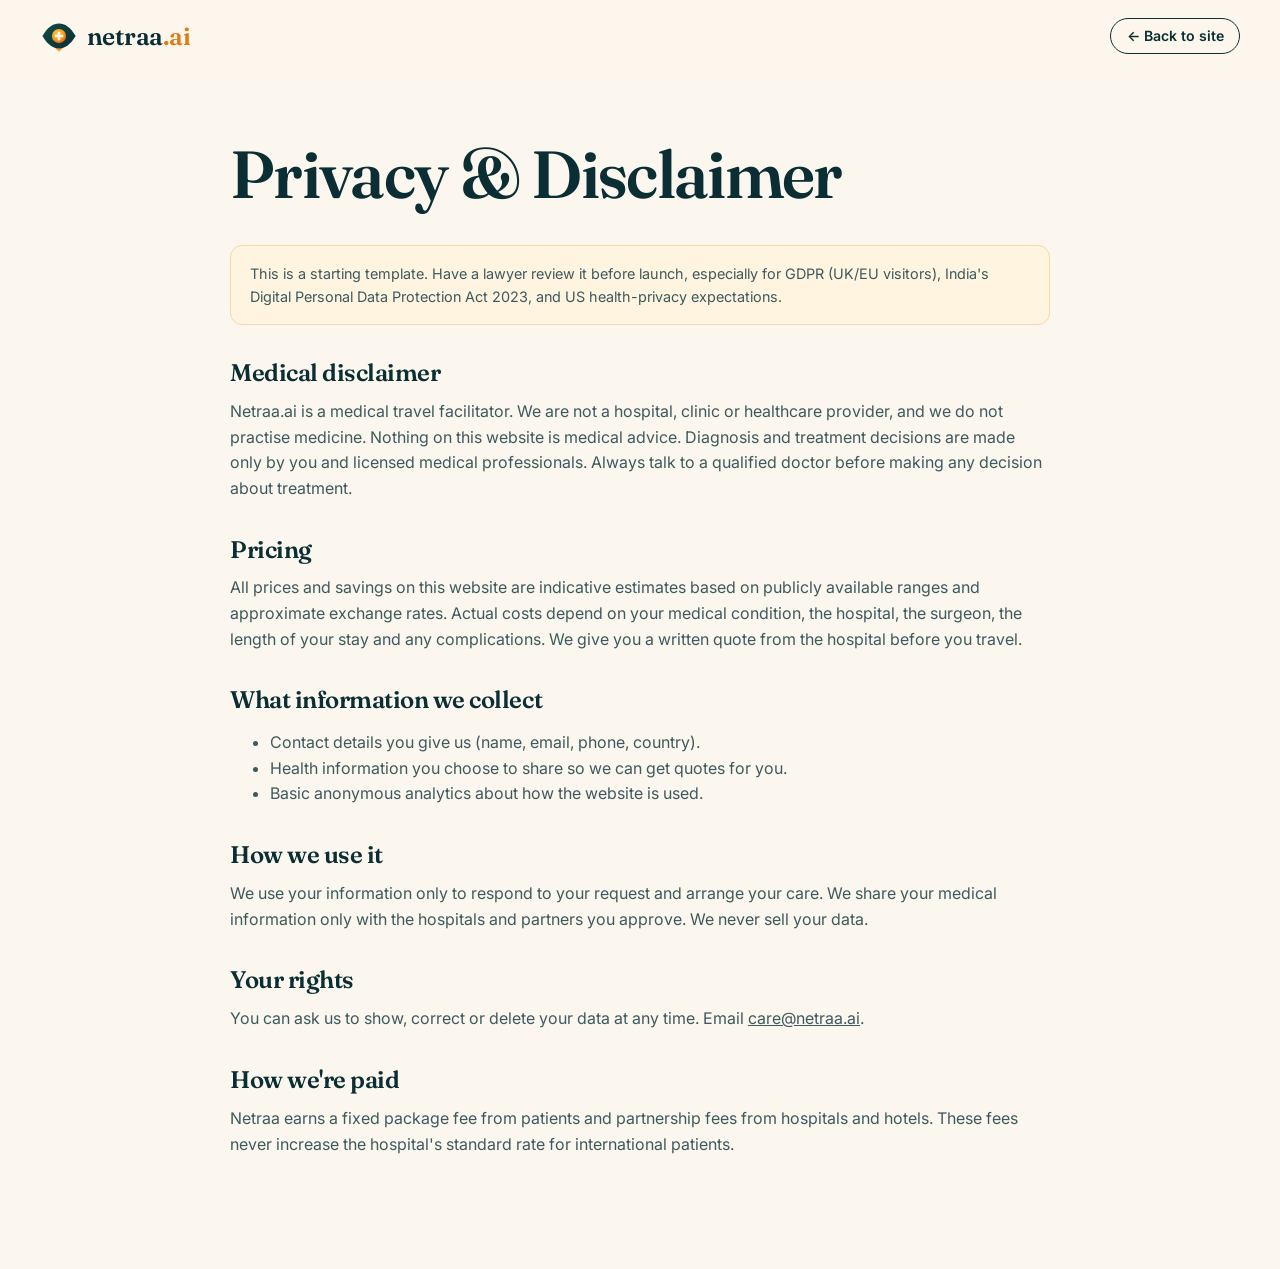
==== legal.html @ 700aa8e0 "Netraa.ai website v1: multilingual medical-tourism landing page - Cost calculator comparing home-cou" ====
<!DOCTYPE html>
<html lang="en">
<head>
  <meta charset="utf-8">
  <meta name="viewport" content="width=device-width, initial-scale=1">
  <title>Privacy &amp; Disclaimer | Netraa.ai</title>
  <link rel="icon" href="assets/logo-mark.svg" type="image/svg+xml">
  <link href="https://fonts.googleapis.com/css2?family=Fraunces:opsz,wght@9..144,600&family=Inter:wght@400;600&display=swap" rel="stylesheet">
  <link rel="stylesheet" href="css/styles.css">
  <style>
    .legal { padding: 64px 0 96px; }
    .legal h2 { font-size: 1.5rem; margin-top: 2.2rem; }
    .legal p, .legal li { color: var(--ink-soft); }
    .note { background: #FFF4E0; border: 1px solid #F5D9A8; border-radius: 12px; padding: 1rem 1.2rem; font-size: .9rem; }
  </style>
</head>
<body>
<header class="nav"><div class="container nav-inner">
  <a href="index.html" class="brand"><img src="assets/logo-mark.svg" alt="" width="38" height="38"><span>netraa<em>.ai</em></span></a>
  <a href="index.html" class="btn btn-sm btn-ghost">← Back to site</a>
</div></header>

<main class="container narrow legal">
  <h1>Privacy &amp; Disclaimer</h1>
  <p class="note">This is a starting template. Have a lawyer review it before launch, especially for GDPR (UK/EU visitors), India's Digital Personal Data Protection Act 2023, and US health-privacy expectations.</p>

  <h2>Medical disclaimer</h2>
  <p>Netraa.ai is a medical travel facilitator. We are not a hospital, clinic or healthcare provider, and we do not practise medicine. Nothing on this website is medical advice. Diagnosis and treatment decisions are made only by you and licensed medical professionals. Always talk to a qualified doctor before making any decision about treatment.</p>

  <h2>Pricing</h2>
  <p>All prices and savings on this website are indicative estimates based on publicly available ranges and approximate exchange rates. Actual costs depend on your medical condition, the hospital, the surgeon, the length of your stay and any complications. We give you a written quote from the hospital before you travel.</p>

  <h2>What information we collect</h2>
  <ul>
    <li>Contact details you give us (name, email, phone, country).</li>
    <li>Health information you choose to share so we can get quotes for you.</li>
    <li>Basic anonymous analytics about how the website is used.</li>
  </ul>

  <h2>How we use it</h2>
  <p>We use your information only to respond to your request and arrange your care. We share your medical information only with the hospitals and partners you approve. We never sell your data.</p>

  <h2>Your rights</h2>
  <p>You can ask us to show, correct or delete your data at any time. Email <a href="mailto:care@netraa.ai">care@netraa.ai</a>.</p>

  <h2>How we're paid</h2>
  <p>Netraa earns a fixed package fee from patients and partnership fees from hospitals and hotels. These fees never increase the hospital's standard rate for international patients.</p>
</main>
</body>
</html>
---- css/styles.css ----
/* ==========================================================================
   Netraa.ai — styles
   Palette: deep teal ink, marigold saffron, warm cream.
   ========================================================================== */
:root {
  --ink: #0A2E33;
  --ink-2: #0F4C4A;
  --ink-soft: #3E5A5E;
  --muted: #6B7F81;
  --cream: #FBF6EE;
  --cream-2: #F4ECDF;
  --paper: #FFFFFF;
  --saffron: #F29A1F;
  --saffron-deep: #E07A12;
  --vermilion: #D9480F;
  --jade: #1F7A6B;
  --line: #E8DFD0;
  --line-dark: rgba(255, 255, 255, .12);
  --radius: 20px;
  --radius-sm: 12px;
  --shadow: 0 1px 2px rgba(10, 46, 51, .06), 0 12px 40px -12px rgba(10, 46, 51, .18);
  --shadow-lg: 0 30px 80px -24px rgba(10, 46, 51, .35);
  --serif: "Fraunces", Georgia, "Times New Roman", serif;
  --sans: "Inter", system-ui, -apple-system, "Segoe UI", Roboto, sans-serif;
}

*, *::before, *::after { box-sizing: border-box; }
html { scroll-behavior: smooth; scroll-padding-top: 80px; -webkit-text-size-adjust: 100%; }
body {
  margin: 0;
  font-family: var(--sans);
  font-size: 16px;
  line-height: 1.6;
  color: var(--ink);
  background: var(--cream);
  -webkit-font-smoothing: antialiased;
  overflow-x: hidden;
}
img { max-width: 100%; display: block; }
a { color: inherit; }
h1, h2, h3, h4 { font-family: var(--serif); line-height: 1.12; margin: 0 0 .5em; font-weight: 600; letter-spacing: -.01em; text-wrap: balance; }
h1 { font-size: clamp(2.4rem, 5.2vw, 4.2rem); letter-spacing: -.025em; }
h2 { font-size: clamp(1.9rem, 3.6vw, 2.9rem); letter-spacing: -.02em; }
h2 em { font-style: italic; color: var(--saffron-deep); }
h3 { font-size: 1.25rem; }
p { margin: 0 0 1em; text-wrap: pretty; }

.container { width: min(1200px, 100% - 32px); margin-inline: auto; }
.narrow { width: min(820px, 100% - 32px); }

.eyebrow {
  display: inline-block;
  font: 600 .78rem/1 var(--sans);
  letter-spacing: .14em;
  text-transform: uppercase;
  color: var(--saffron-deep);
  margin-bottom: 1.1rem;
}
.eyebrow.light { color: var(--saffron); }

/* ---------- buttons ---------- */
.btn {
  display: inline-flex; align-items: center; justify-content: center; gap: .5em;
  font: 600 .95rem/1 var(--sans);
  padding: .9em 1.4em;
  border-radius: 999px;
  border: 1.5px solid transparent;
  text-decoration: none;
  cursor: pointer;
  transition: transform .2s ease, box-shadow .2s ease, background .2s ease;
}
.btn:hover { transform: translateY(-1px); }
.btn-primary {
  background: linear-gradient(135deg, var(--saffron) 0%, var(--saffron-deep) 100%);
  color: #fff;
  box-shadow: 0 8px 24px -8px rgba(224, 122, 18, .7);
}
.btn-primary:hover { box-shadow: 0 12px 30px -8px rgba(224, 122, 18, .85); }
.btn-ghost { border-color: var(--ink); color: var(--ink); background: transparent; }
.btn-ghost:hover { background: var(--ink); color: var(--cream); }
.btn-lg { font-size: 1.02rem; padding: 1.05em 1.7em; }
.btn-sm { padding: .7em 1.1em; font-size: .88rem; }
.btn-block { width: 100%; }

.chip {
  display: inline-block; font: 600 .7rem/1 var(--sans); letter-spacing: .08em; text-transform: uppercase;
  padding: .45em .75em; border-radius: 999px; background: var(--cream-2); color: var(--ink-2);
}
.chip-light { background: rgba(242, 154, 31, .18); color: var(--saffron); }

/* ---------- nav ---------- */
.nav {
  position: sticky; top: 0; z-index: 50;
  background: rgba(251, 246, 238, .78);
  backdrop-filter: saturate(160%) blur(14px);
  -webkit-backdrop-filter: saturate(160%) blur(14px);
  border-bottom: 1px solid transparent;
  transition: border-color .3s;
}
.nav.scrolled { border-bottom-color: var(--line); }
.nav-inner { display: flex; align-items: center; justify-content: space-between; height: 72px; }
.brand { display: flex; align-items: center; gap: .55rem; text-decoration: none; font: 600 1.55rem/1 var(--serif); letter-spacing: -.02em; }
.brand em { font-style: normal; color: var(--saffron-deep); }
.nav-links { display: flex; align-items: center; gap: 1.6rem; }
.nav-links a:not(.btn) { text-decoration: none; font-size: .93rem; font-weight: 500; color: var(--ink-soft); transition: color .2s; }
.nav-links a:not(.btn):hover { color: var(--ink); }
.nav-toggle { display: none; background: none; border: 0; width: 44px; height: 44px; cursor: pointer; position: relative; }
.nav-toggle span { position: absolute; left: 11px; width: 22px; height: 2px; background: var(--ink); transition: transform .3s, top .3s; }
.nav-toggle span:first-child { top: 17px; }
.nav-toggle span:last-child { top: 25px; }
.nav-toggle[aria-expanded="true"] span:first-child { top: 21px; transform: rotate(45deg); }
.nav-toggle[aria-expanded="true"] span:last-child { top: 21px; transform: rotate(-45deg); }

/* ---------- hero ---------- */
.hero { position: relative; padding: clamp(48px, 8vw, 96px) 0 48px; overflow: hidden; }
.hero-bg { position: absolute; inset: 0; pointer-events: none; }
.glow { position: absolute; border-radius: 50%; filter: blur(80px); opacity: .55; }
.g1 { width: 520px; height: 520px; background: #FFD08A; top: -160px; right: -120px; }
.g2 { width: 420px; height: 420px; background: #BFE3D8; bottom: -180px; left: -140px; opacity: .5; }
.mandala { position: absolute; width: 760px; right: -220px; top: 50%; transform: translateY(-50%); color: var(--saffron); opacity: .14; animation: spin 140s linear infinite; }
@keyframes spin { to { transform: translateY(-50%) rotate(360deg); } }

.hero-grid { position: relative; display: grid; grid-template-columns: 1.15fr .85fr; gap: clamp(32px, 5vw, 72px); align-items: center; }
.hl {
  background: linear-gradient(100deg, var(--saffron-deep), var(--vermilion));
  -webkit-background-clip: text; background-clip: text; color: transparent;
  font-style: italic;
}
.lead { font-size: 1.15rem; color: var(--ink-soft); max-width: 36em; }
.hero-cta { display: flex; flex-wrap: wrap; gap: .8rem; margin: 2rem 0 2.4rem; }
.hero-stats { list-style: none; padding: 0; margin: 0; display: flex; gap: clamp(20px, 4vw, 44px); flex-wrap: wrap; }
.hero-stats li { display: flex; flex-direction: column; max-width: 11rem; }
.hero-stats strong { font: 600 1.7rem/1.1 var(--serif); color: var(--ink); }
.hero-stats span { font-size: .85rem; color: var(--muted); line-height: 1.4; }

.hero-card {
  background: var(--paper);
  border-radius: 28px;
  padding: 28px;
  box-shadow: var(--shadow-lg);
  border: 1px solid var(--line);
  transform: rotate(1.2deg);
}
.hc-head { display: flex; align-items: center; gap: .7rem; font-weight: 600; margin-bottom: 1.4rem; }
.hc-row { display: flex; justify-content: space-between; gap: 1rem; font-size: .92rem; color: var(--ink-soft); }
.hc-row strong { font: 600 1.15rem var(--serif); color: var(--ink); white-space: nowrap; }
.hc-row strong.saffron { color: var(--saffron-deep); }
.hc-row.muted { margin-top: .9rem; font-size: .82rem; }
.hc-row.muted strong { font-size: .95rem; color: var(--muted); }
.hc-bar { height: 10px; background: var(--cream-2); border-radius: 99px; margin: .55rem 0 1rem; overflow: hidden; }
.hc-bar i { display: block; height: 100%; border-radius: inherit; background: linear-gradient(90deg, #9AA9AB, #6B7F81); }
.hc-bar.india i { background: linear-gradient(90deg, var(--saffron), var(--vermilion)); }
.hc-save {
  margin-top: 1.3rem; padding: 1rem 1.1rem; border-radius: 16px;
  background: linear-gradient(135deg, var(--ink-2), var(--ink)); color: #fff;
  display: flex; justify-content: space-between; align-items: center; gap: 1rem;
}
.hc-save span { font-size: .85rem; opacity: .85; }
.hc-save strong { font: 700 1.6rem var(--serif); color: #FFC94A; white-space: nowrap; }
.hc-foot { margin-top: 1rem; font-size: .82rem; color: var(--muted); display: flex; align-items: center; gap: .5rem; }
.dot { width: 8px; height: 8px; border-radius: 50%; background: var(--jade); box-shadow: 0 0 0 4px rgba(31, 122, 107, .18); }

.trust {
  position: relative; margin-top: clamp(48px, 7vw, 80px);
  display: flex; flex-wrap: wrap; justify-content: space-between; gap: .8rem 1.5rem;
  padding: 1.1rem 1.5rem; border-radius: 999px;
  background: rgba(255, 255, 255, .6); border: 1px solid var(--line);
  font-size: .88rem; font-weight: 500; color: var(--ink-soft);
}
.trust span::before { content: "✓"; color: var(--jade); font-weight: 700; margin-right: .45em; }

/* ---------- sections ---------- */
.section { padding: clamp(72px, 10vw, 120px) 0; }
.section.alt { background: var(--cream-2); }
.section.dark { background: var(--ink); color: #E9F0EF; position: relative; overflow: hidden; }
.section.dark h2, .section.dark h3, .section.dark h4 { color: #fff; }
.section-head { max-width: 760px; margin-bottom: clamp(36px, 5vw, 56px); }
.section-head p:not(.eyebrow) { color: var(--ink-soft); font-size: 1.08rem; }
.section-head.center { text-align: center; margin-inline: auto; }

/* ---------- calculator ---------- */
.calc {
  display: grid; grid-template-columns: 1fr 1.1fr; gap: 0;
  background: var(--paper); border-radius: 28px; box-shadow: var(--shadow-lg); border: 1px solid var(--line);
  overflow: hidden;
}
.calc-controls { padding: clamp(24px, 3.5vw, 40px); display: flex; flex-direction: column; gap: 1.4rem; }
.calc-result { padding: clamp(24px, 3.5vw, 40px); background: linear-gradient(180deg, #FFFBF4, var(--cream)); border-left: 1px solid var(--line); }

.field { display: flex; flex-direction: column; gap: .5rem; border: 0; padding: 0; margin: 0; min-width: 0; }
.field > span, .field > legend { font-size: .78rem; font-weight: 600; letter-spacing: .06em; text-transform: uppercase; color: var(--muted); padding: 0; margin-bottom: .5rem; }
.field > span { margin-bottom: 0; }
select, input[type="text"], input[type="email"], input[type="tel"], input:not([type]), textarea {
  width: 100%; font: 500 1rem var(--sans); color: var(--ink);
  padding: .85em 1em; border-radius: var(--radius-sm); border: 1.5px solid var(--line); background: #fff;
  transition: border-color .2s, box-shadow .2s;
  appearance: none; -webkit-appearance: none;
}
select {
  background-image: url("data:image/svg+xml,%3Csvg xmlns='http://www.w3.org/2000/svg' width='12' height='8' viewBox='0 0 12 8'%3E%3Cpath d='M1 1l5 5 5-5' stroke='%230A2E33' stroke-width='2' fill='none'/%3E%3C/svg%3E");
  background-repeat: no-repeat; background-position: right 1em center; padding-right: 2.5em; cursor: pointer;
}
select:focus, input:focus, textarea:focus { outline: none; border-color: var(--saffron); box-shadow: 0 0 0 4px rgba(242, 154, 31, .18); }
textarea { resize: vertical; }

.seg { display: flex; flex-wrap: wrap; gap: .5rem; }
.seg button {
  font: 500 .9rem var(--sans); color: var(--ink-soft);
  padding: .6em 1em; border-radius: 999px; border: 1.5px solid var(--line); background: #fff; cursor: pointer;
  transition: all .2s;
}
.seg button:hover { border-color: var(--saffron); color: var(--ink); }
.seg button[aria-pressed="true"] { background: var(--ink); border-color: var(--ink); color: #fff; }
.seg button small { opacity: .7; margin-left: .35em; }

.toggle { display: flex; align-items: center; gap: .8rem; cursor: pointer; font-weight: 500; }
.toggle input { position: absolute; opacity: 0; pointer-events: none; }
.switch { width: 46px; height: 26px; border-radius: 99px; background: var(--line); position: relative; transition: background .2s; flex: none; }
.switch::after { content: ""; position: absolute; top: 3px; left: 3px; width: 20px; height: 20px; border-radius: 50%; background: #fff; box-shadow: 0 1px 3px rgba(0,0,0,.2); transition: transform .2s; }
.toggle input:checked + .switch { background: var(--jade); }
.toggle input:checked + .switch::after { transform: translateX(20px); }
.toggle input:focus-visible + .switch { box-shadow: 0 0 0 4px rgba(242, 154, 31, .3); }

.save-big { display: flex; flex-direction: column; margin-bottom: 1.6rem; }
.save-big span { font-size: .78rem; font-weight: 600; letter-spacing: .08em; text-transform: uppercase; color: var(--muted); }
.save-big strong { font: 700 clamp(2.4rem, 5vw, 3.4rem)/1.05 var(--serif); color: var(--jade); letter-spacing: -.02em; }
.save-big em { font-style: normal; font-weight: 600; color: var(--saffron-deep); }

.bars { display: flex; flex-direction: column; gap: 1rem; margin-bottom: 1.4rem; }
.bar-label { display: flex; justify-content: space-between; gap: 1rem; font-size: .9rem; color: var(--ink-soft); margin-bottom: .4rem; }
.bar-label strong { color: var(--ink); font-family: var(--serif); font-size: 1.05rem; white-space: nowrap; }
.bar { height: 14px; border-radius: 99px; background: var(--cream-2); overflow: hidden; }
.bar i { display: block; height: 100%; width: 0; border-radius: inherit; transition: width .7s cubic-bezier(.2, .8, .2, 1); }
.bar.home i { background: linear-gradient(90deg, #A3B1B2, #6B7F81); }
.bar.india i { background: linear-gradient(90deg, var(--saffron), var(--vermilion)); }

.breakdown { display: grid; grid-template-columns: 1fr auto; gap: .35rem 1rem; margin: 0 0 1.2rem; padding: 1rem 1.1rem; background: #fff; border: 1px dashed var(--line); border-radius: var(--radius-sm); font-size: .88rem; }
.breakdown dt { color: var(--ink-soft); }
.breakdown dd { margin: 0; text-align: right; font-weight: 600; font-variant-numeric: tabular-nums; }
.breakdown .total { border-top: 1px solid var(--line); padding-top: .5rem; margin-top: .2rem; font-weight: 700; color: var(--ink); }

.wait-note { font-size: .88rem; color: var(--ink-soft); background: rgba(31, 122, 107, .08); border-radius: var(--radius-sm); padding: .75rem 1rem; }
.wait-note b { color: var(--jade); }
.cities-title { font: 600 .78rem var(--sans); letter-spacing: .08em; text-transform: uppercase; color: var(--muted); margin: 1.4rem 0 .6rem; }
.city-table { display: grid; gap: .4rem; margin-bottom: 1.4rem; }
.city-row {
  display: grid; grid-template-columns: 1fr auto; align-items: center; gap: .1rem 1rem;
  padding: .6rem .85rem; border-radius: 10px; border: 1.5px solid transparent; background: #fff;
  cursor: pointer; text-align: left; font: inherit; color: inherit; width: 100%;
  transition: border-color .2s;
}
.city-row:hover { border-color: var(--line); }
.city-row.active { border-color: var(--saffron); }
.city-row b { font-weight: 600; }
.city-row small { grid-column: 1; color: var(--muted); font-size: .78rem; }
.city-row strong { grid-row: 1 / span 2; grid-column: 2; font-family: var(--serif); font-size: 1.05rem; }
.fine { font-size: .76rem; color: var(--muted); margin: .9rem 0 0; line-height: 1.5; }

/* ---------- treatments ---------- */
.treat-grid { display: grid; grid-template-columns: repeat(auto-fill, minmax(260px, 1fr)); gap: 1rem; }
.treat {
  background: var(--paper); border-radius: var(--radius); padding: 1.4rem; border: 1px solid var(--line);
  display: flex; flex-direction: column; gap: .3rem; transition: transform .25s, box-shadow .25s; cursor: pointer;
  text-align: left; font: inherit; color: inherit;
}
.treat:hover { transform: translateY(-4px); box-shadow: var(--shadow); }
.treat .cat { font-size: .72rem; font-weight: 600; letter-spacing: .08em; text-transform: uppercase; color: var(--jade); }
.treat h3 { font-size: 1.12rem; margin: .1rem 0 .7rem; }
.treat .prices { display: flex; justify-content: space-between; align-items: flex-end; margin-top: auto; gap: .5rem; }
.treat .from { font-size: .75rem; color: var(--muted); }
.treat .in { font: 700 1.35rem var(--serif); color: var(--saffron-deep); }
.treat .us { font-size: .82rem; color: var(--muted); text-decoration: line-through; }
.treat .pct { font-size: .75rem; font-weight: 700; color: var(--jade); background: rgba(31,122,107,.1); padding: .25em .6em; border-radius: 99px; }

/* ---------- journey ---------- */
.section.dark::before {
  content: ""; position: absolute; width: 700px; height: 700px; right: -300px; top: -250px;
  background: radial-gradient(circle, rgba(242,154,31,.22), transparent 65%);
}
.timeline { list-style: none; padding: 0; margin: 0 0 clamp(48px, 6vw, 72px); display: grid; grid-template-columns: repeat(auto-fit, minmax(240px, 1fr)); gap: 1rem; position: relative; }
.timeline li { background: rgba(255,255,255,.04); border: 1px solid var(--line-dark); border-radius: var(--radius); padding: 1.5rem; }
.timeline .step { font: 700 .85rem var(--sans); color: var(--saffron); letter-spacing: .1em; display: block; margin-bottom: .8rem; }
.timeline h3 { font-size: 1.15rem; }
.timeline p { color: #B9C9C8; font-size: .93rem; margin: 0; }

.atithi-grid { display: grid; grid-template-columns: repeat(4, 1fr); gap: 1rem; }
.atithi { padding: 1.5rem; border-radius: var(--radius); background: linear-gradient(160deg, rgba(242,154,31,.16), rgba(242,154,31,.04)); border: 1px solid rgba(242,154,31,.25); }
.atithi span { font-size: 1.8rem; display: block; margin-bottom: .6rem; }
.atithi p { color: #C9D6D5; font-size: .9rem; margin: 0; }

/* ---------- hotels ---------- */
.hotel-grid { display: grid; grid-template-columns: repeat(3, 1fr); gap: 1.2rem; }
.hotel { border-radius: 24px; overflow: hidden; background: var(--paper); border: 1px solid var(--line); box-shadow: var(--shadow); display: flex; flex-direction: column; }
.hotel-art { height: 170px; position: relative; display: grid; place-items: center; color: #fff; }
.hotel-art svg { width: 76px; height: 76px; opacity: .95; }
.hotel:nth-child(1) .hotel-art { background: linear-gradient(135deg, #2E8C7C, #0F4C4A); }
.hotel:nth-child(2) .hotel-art { background: linear-gradient(135deg, #F2B34A, #D9480F); }
.hotel:nth-child(3) .hotel-art { background: linear-gradient(135deg, #18323A, #0A1A1E); }
.hotel:nth-child(3) .hotel-art svg { color: #FFC94A; }
.hotel-art .chip { position: absolute; top: 14px; left: 14px; background: rgba(255,255,255,.2); color: #fff; backdrop-filter: blur(6px); }
.hotel-body { padding: 1.4rem; display: flex; flex-direction: column; flex: 1; }
.hotel-body p { color: var(--ink-soft); font-size: .93rem; }
.hotel-price { margin-top: auto; font: 600 1.6rem var(--serif); }
.hotel-price small { font: 500 .85rem var(--sans); color: var(--muted); }

/* ---------- packages ---------- */
.pkg-grid { display: grid; grid-template-columns: repeat(3, 1fr); gap: 1.2rem; align-items: stretch; }
.pkg { background: var(--paper); border-radius: 24px; padding: 2rem; border: 1px solid var(--line); display: flex; flex-direction: column; position: relative; }
.pkg.featured { background: var(--ink); color: #E9F0EF; border-color: var(--ink); box-shadow: var(--shadow-lg); transform: translateY(-8px); }
.pkg.featured h3 { color: #fff; }
.pkg .badge { position: absolute; top: -12px; right: 24px; background: linear-gradient(135deg, var(--saffron), var(--vermilion)); color: #fff; font: 700 .72rem var(--sans); letter-spacing: .08em; text-transform: uppercase; padding: .5em .9em; border-radius: 99px; }
.pkg h3 { font-size: 1.5rem; margin-bottom: .2rem; }
.pkg .fee { font: 700 2.6rem/1.1 var(--serif); margin: .4rem 0 .2rem; }
.pkg .fee-note { font-size: .82rem; color: var(--muted); margin-bottom: 1.4rem; }
.pkg.featured .fee-note { color: #9FB3B1; }
.pkg ul { list-style: none; padding: 0; margin: 0 0 1.8rem; display: grid; gap: .6rem; font-size: .93rem; }
.pkg li { display: flex; gap: .6rem; }
.pkg li::before { content: "✦"; color: var(--saffron); flex: none; }
.pkg .btn { margin-top: auto; }

/* ---------- why ---------- */
.why { display: grid; grid-template-columns: 1fr 1fr; gap: clamp(32px, 6vw, 80px); align-items: center; }
.lead-sm { color: var(--ink-soft); font-size: 1.05rem; margin-bottom: 1.8rem; }
.why-list { list-style: none; margin: 0; padding: 0; display: grid; grid-template-columns: 1fr 1fr; gap: 1rem; }
.why-list li { background: var(--paper); border: 1px solid var(--line); border-radius: var(--radius); padding: 1.4rem; }
.why-list strong { display: block; font: 600 1.2rem var(--serif); margin-bottom: .3rem; color: var(--ink-2); }
.why-list span { font-size: .9rem; color: var(--ink-soft); }

/* ---------- partners ---------- */
.partners-sec { padding-top: 0; }
.partners {
  display: grid; grid-template-columns: 1.2fr 1fr; gap: clamp(24px, 5vw, 64px); align-items: center;
  background: linear-gradient(135deg, var(--ink-2), var(--ink)); color: #E0EAE9;
  border-radius: 32px; padding: clamp(28px, 5vw, 56px);
}
.partners h2 { color: #fff; margin-top: 1rem; }
.partner-form { display: grid; gap: .7rem; background: rgba(255,255,255,.06); border: 1px solid var(--line-dark); padding: 1.5rem; border-radius: var(--radius); }
.partner-form p { margin: 0 0 .3rem; font-size: .92rem; }
.partner-form .form-msg { color: #FFC94A; }

/* ---------- faq ---------- */
.faq { display: grid; gap: .7rem; }
.faq details { background: var(--paper); border: 1px solid var(--line); border-radius: var(--radius-sm); padding: 0 1.3rem; transition: box-shadow .2s; }
.faq details[open] { box-shadow: var(--shadow); }
.faq summary { cursor: pointer; list-style: none; padding: 1.15rem 0; font-weight: 600; display: flex; justify-content: space-between; gap: 1rem; }
.faq summary::-webkit-details-marker { display: none; }
.faq summary::after { content: "+"; font-size: 1.4rem; line-height: 1; color: var(--saffron-deep); transition: transform .2s; }
.faq details[open] summary::after { transform: rotate(45deg); }
.faq details p { color: var(--ink-soft); padding-bottom: 1.2rem; margin: 0; }

/* ---------- quote ---------- */
.quote-sec { background: var(--ink); color: #E0EAE9; position: relative; overflow: hidden; }
.quote-sec::before { content: ""; position: absolute; width: 640px; height: 640px; left: -260px; bottom: -300px; background: radial-gradient(circle, rgba(242,154,31,.25), transparent 65%); }
.quote { position: relative; display: grid; grid-template-columns: .9fr 1.1fr; gap: clamp(32px, 6vw, 80px); align-items: center; }
.quote h2 { color: #fff; }
.quote-copy p:not(.eyebrow) { color: #B9C9C8; font-size: 1.05rem; }
.wa { display: inline-flex; align-items: center; gap: .5rem; margin-top: .6rem; padding: .85em 1.3em; border-radius: 99px; background: #25D366; color: #06331b; font-weight: 700; text-decoration: none; }
.wa:hover { filter: brightness(1.05); }
.quote-form { background: var(--paper); color: var(--ink); border-radius: 28px; padding: clamp(22px, 3.5vw, 36px); display: grid; gap: 1rem; box-shadow: var(--shadow-lg); }
.row2 { display: grid; grid-template-columns: 1fr 1fr; gap: 1rem; }
.consent { display: flex; gap: .6rem; font-size: .82rem; color: var(--ink-soft); align-items: flex-start; }
.consent input { margin-top: .25em; accent-color: var(--saffron-deep); }
.form-msg { margin: 0; font-size: .9rem; font-weight: 600; color: var(--jade); min-height: 1em; }

/* ---------- footer ---------- */
.footer { background: #071F23; color: #9FB3B1; padding: 56px 0 28px; }
.foot { display: flex; justify-content: space-between; gap: 2rem; flex-wrap: wrap; }
.foot-logo { filter: brightness(0) invert(1); opacity: .92; margin-bottom: 1rem; height: 44px; width: auto; }
.foot-links { display: flex; flex-direction: column; gap: .5rem; }
.foot-links a { text-decoration: none; font-size: .92rem; }
.foot-links a:hover { color: #fff; }
.disclaimer { border-top: 1px solid rgba(255,255,255,.08); margin-top: 2.5rem; padding-top: 1.5rem; }
.disclaimer p { font-size: .78rem; margin: 0; max-width: 70em; }


/* ---------- language switcher ---------- */
.nav-right { display: flex; align-items: center; gap: .4rem; }
.lang { display: flex; align-items: center; gap: .3rem; color: var(--ink-soft); margin-left: 1rem; }
.lang select {
  width: auto; padding: .45em 1.9em .45em .7em; font-size: .88rem; border-radius: 999px;
  background-color: transparent; background-position: right .7em center; border-color: var(--line);
}

/* ---------- markets (waiting lists) ---------- */
.markets-sec { padding-top: clamp(48px, 7vw, 80px); }
.market-grid { display: grid; grid-template-columns: repeat(auto-fill, minmax(250px, 1fr)); gap: 1rem; }
.market {
  background: var(--paper); border: 1px solid var(--line); border-radius: var(--radius);
  padding: 1.4rem; display: flex; flex-direction: column; gap: .4rem; transition: box-shadow .25s, transform .25s;
}
.market:hover { box-shadow: var(--shadow); transform: translateY(-3px); }
.market.active { border-color: var(--saffron); box-shadow: 0 0 0 3px rgba(242,154,31,.18), var(--shadow); }
.market h3 { font-size: 1.05rem; margin: 0; }
.market .stat { display: flex; align-items: baseline; gap: .4rem; margin: .3rem 0 .1rem; }
.market .stat strong { font: 700 2.2rem/1 var(--serif); color: var(--vermilion); letter-spacing: -.02em; }
.market .stat span { font-size: .85rem; font-weight: 600; color: var(--ink-soft); }
.market p { font-size: .9rem; color: var(--ink-soft); margin: 0; flex: 1; }
.market .src { font-size: .72rem; color: var(--muted); text-decoration: underline; text-underline-offset: 2px; }
.link-btn {
  align-self: flex-start; margin-top: .4rem; background: none; border: 0; padding: 0; cursor: pointer;
  font: 600 .9rem var(--sans); color: var(--saffron-deep);
}
.link-btn:hover { text-decoration: underline; }

/* ---------- reveal on scroll ---------- */
.reveal { opacity: 0; transform: translateY(18px); transition: opacity .7s ease, transform .7s ease; }
.reveal.in { opacity: 1; transform: none; }
.hero-card.reveal.in { transform: rotate(1.2deg); }
@media (prefers-reduced-motion: reduce) {
  html { scroll-behavior: auto; }
  .reveal { opacity: 1; transform: none; transition: none; }
  .mandala { animation: none; }
}

/* ---------- responsive ---------- */
@media (max-width: 1020px) {
  .hero-grid, .calc, .why, .quote, .partners { grid-template-columns: 1fr; }
  .calc-result { border-left: 0; border-top: 1px solid var(--line); }
  .hero-card { max-width: 520px; transform: none; }
  .hero-card.reveal.in { transform: none; }
  .atithi-grid { grid-template-columns: 1fr 1fr; }
  .hotel-grid, .pkg-grid { grid-template-columns: 1fr; max-width: 560px; }
  .pkg.featured { transform: none; }
}
@media (max-width: 860px) {
  .nav-toggle { display: block; }
  .nav-links {
    position: fixed; inset: 72px 0 auto 0; flex-direction: column; align-items: stretch; gap: 0;
    background: var(--cream); padding: .5rem 16px 1.2rem; border-bottom: 1px solid var(--line);
    transform: translateY(-120%); transition: transform .35s ease; box-shadow: var(--shadow);
  }
  .nav-links.open { transform: none; }
  .nav-links a:not(.btn) { padding: .9rem 0; border-bottom: 1px solid var(--line); font-size: 1rem; }
  .nav-links .btn { margin-top: 1rem; }
  .lang { margin-left: 0; }
}
@media (max-width: 560px) {
  .trust { border-radius: var(--radius); flex-direction: column; }
  .atithi-grid, .why-list, .row2 { grid-template-columns: 1fr; }
  .hc-save { flex-direction: column; align-items: flex-start; }
  .hero-cta .btn { width: 100%; }
  .mandala { width: 520px; right: -260px; }
}
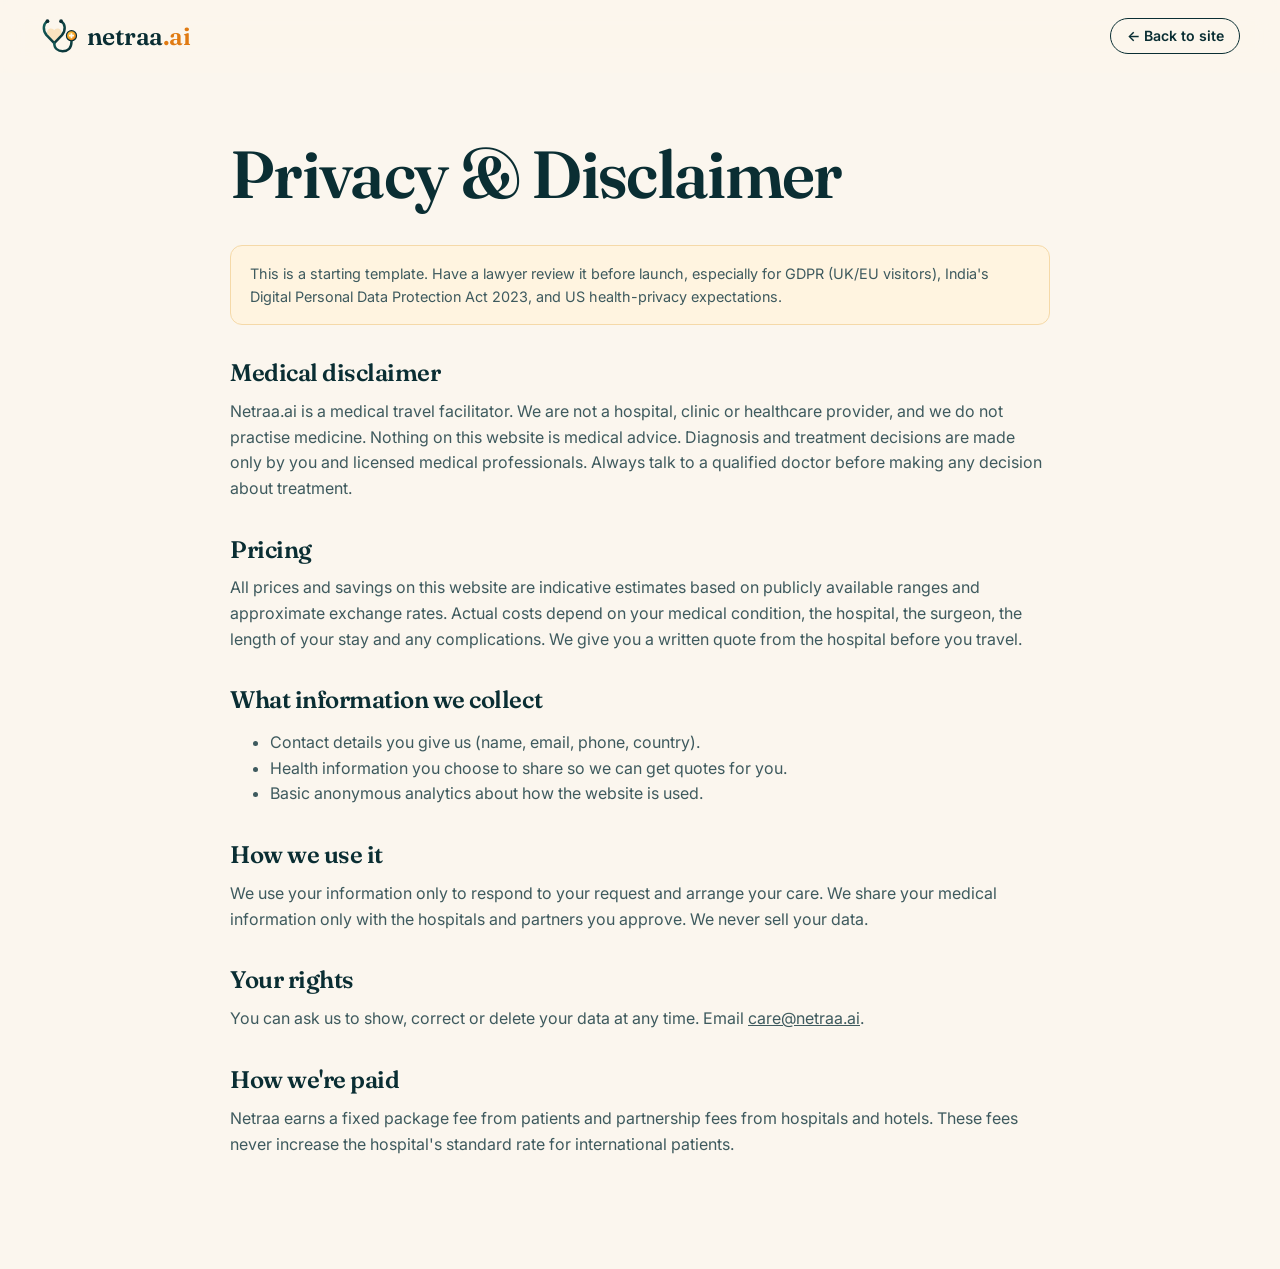
==== commit 8d3d66bc: "New stethoscope-and-heart logo, small-phone header, Replit config Co-Authored-By: Claude Opus 5.5 <n" ====
--- a/legal.html
+++ b/legal.html
@@ -4,9 +4,9 @@
   <meta charset="utf-8">
   <meta name="viewport" content="width=device-width, initial-scale=1">
   <title>Privacy &amp; Disclaimer | Netraa.ai</title>
-  <link rel="icon" href="assets/logo-mark.svg" type="image/svg+xml">
+  <link rel="icon" href="assets/logo-mark.svg?v=3" type="image/svg+xml">
   <link href="https://fonts.googleapis.com/css2?family=Fraunces:opsz,wght@9..144,600&family=Inter:wght@400;600&display=swap" rel="stylesheet">
-  <link rel="stylesheet" href="css/styles.css">
+  <link rel="stylesheet" href="css/styles.css?v=3">
   <style>
     .legal { padding: 64px 0 96px; }
     .legal h2 { font-size: 1.5rem; margin-top: 2.2rem; }
@@ -16,7 +16,7 @@
 </head>
 <body>
 <header class="nav"><div class="container nav-inner">
-  <a href="index.html" class="brand"><img src="assets/logo-mark.svg" alt="" width="38" height="38"><span>netraa<em>.ai</em></span></a>
+  <a href="index.html" class="brand"><img src="assets/logo-mark.svg?v=3" alt="" width="38" height="38"><span>netraa<em>.ai</em></span></a>
   <a href="index.html" class="btn btn-sm btn-ghost">← Back to site</a>
 </div></header>
 
--- a/css/styles.css
+++ b/css/styles.css
@@ -441,3 +441,11 @@
   .hero-cta .btn { width: 100%; }
   .mandala { width: 520px; right: -260px; }
 }
+@media (max-width: 420px) {
+  .brand { font-size: 1.3rem; gap: .4rem; }
+  .brand img { width: 32px; height: 32px; }
+  .lang svg { display: none; }
+  .lang select { max-width: 96px; font-size: .8rem; padding-left: .6em; }
+  .nav-toggle { width: 38px; }
+  .nav-toggle span { left: 8px; }
+}
